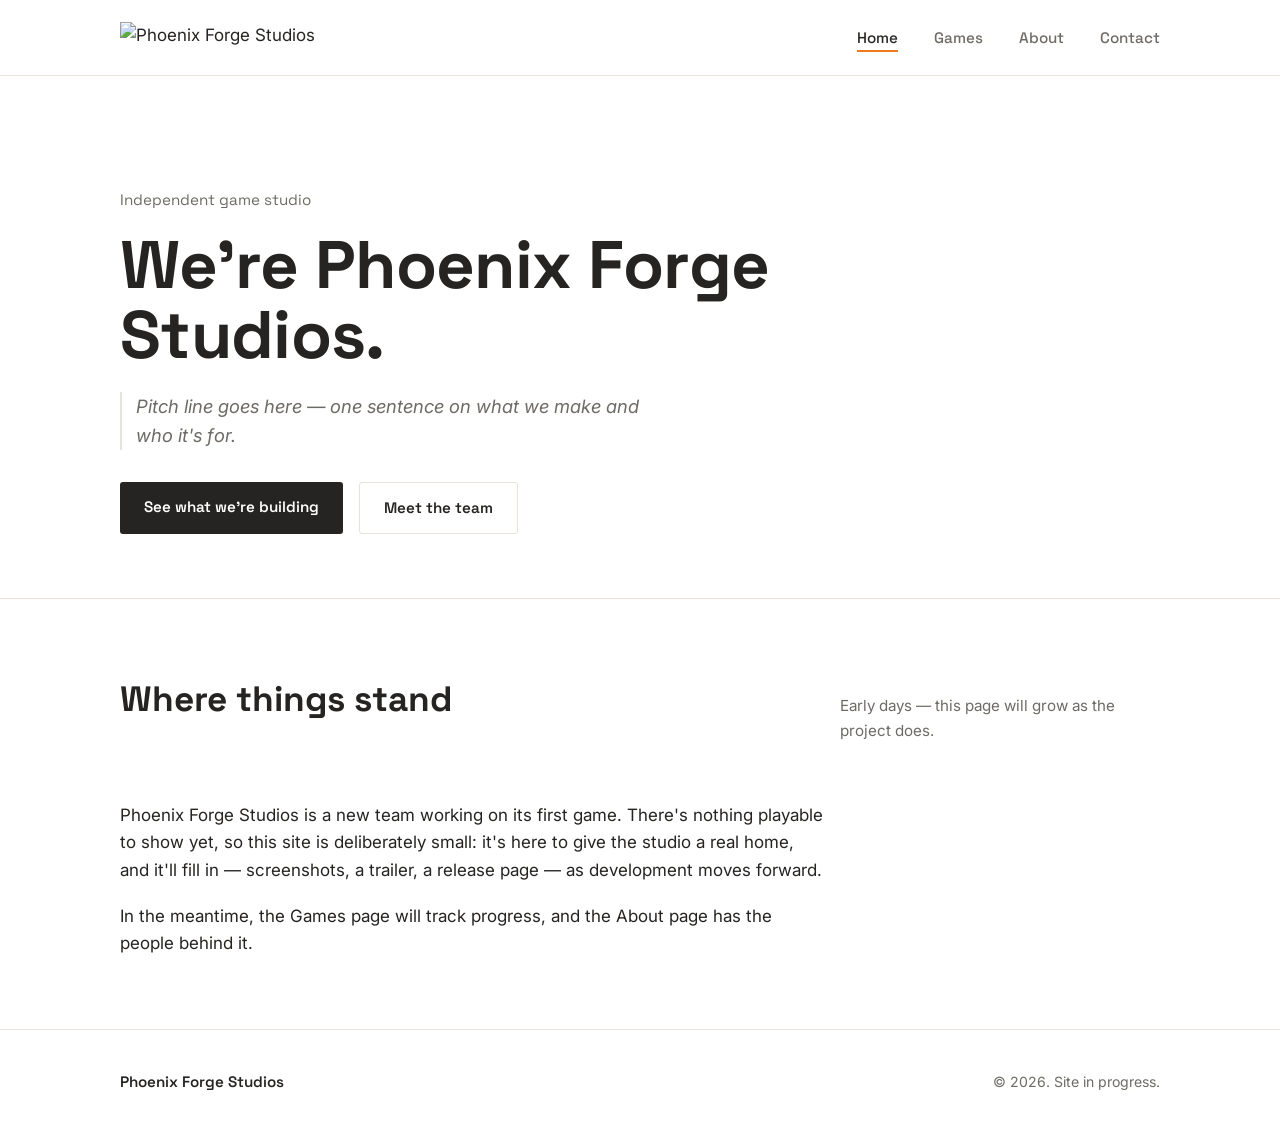
==== index.html @ 27a937a9 "Add files via upload" ====
<!DOCTYPE html>
<html lang="en">
<head>
<meta charset="UTF-8">
<meta name="viewport" content="width=device-width, initial-scale=1.0">
<title>Phoenix Forge Studios</title>
<meta name="description" content="Phoenix Forge Studios — an independent game studio.">
<link rel="icon" type="image/svg+xml" href="assets/favicon.svg">
<link rel="preconnect" href="https://fonts.googleapis.com">
<link rel="preconnect" href="https://fonts.gstatic.com" crossorigin>
<link href="https://fonts.googleapis.com/css2?family=Space+Grotesk:wght@500;600;700&family=Inter:wght@400;500&display=swap" rel="stylesheet">
<link rel="stylesheet" href="styles.css">
</head>
<body>

<header class="site-header">
  <div class="wrap">
    <a class="brand" href="index.html" aria-label="Phoenix Forge Studios home">
      <img src="assets/logo_wordmark.png" alt="Phoenix Forge Studios">
    </a>
    <nav class="primary-nav" aria-label="Primary">
      <ul>
        <li><a href="index.html" aria-current="page">Home</a></li>
        <li><a href="games.html">Games</a></li>
        <li><a href="about.html">About</a></li>
        <li><a href="contact.html">Contact</a></li>
      </ul>
    </nav>
  </div>
</header>

<main>
  <section class="hero">
    <div class="wrap">
      <p class="eyebrow">Independent game studio</p>
      <h1>We're Phoenix Forge Studios.</h1>
      <p class="lede placeholder">Pitch line goes here — one sentence on what we make and who it's for.</p>
      <div class="button-row">
        <a class="btn btn-primary" href="games.html">See what we're building</a>
        <a class="btn btn-secondary" href="about.html">Meet the team</a>
      </div>
    </div>
  </section>

  <section>
    <div class="wrap">
      <div class="section-head">
        <h2>Where things stand</h2>
        <p class="section-note">Early days — this page will grow as the project does.</p>
      </div>
      <div class="prose">
        <p>Phoenix Forge Studios is a new team working on its first game. There's nothing playable to show yet, so this site is deliberately small: it's here to give the studio a real home, and it'll fill in — screenshots, a trailer, a release page — as development moves forward.</p>
        <p>In the meantime, the <a href="games.html">Games</a> page will track progress, and the <a href="about.html">About</a> page has the people behind it.</p>
      </div>
    </div>
  </section>
</main>

<footer class="site-footer">
  <div class="wrap">
    <span class="foot-brand">Phoenix Forge Studios</span>
    <span class="foot-meta">&copy; 2026. Site in progress.</span>
  </div>
</footer>

</body>
</html>
---- styles.css ----
/* ============================================
   Phoenix Forge Studios — design tokens
   Palette sampled directly from the studio logo:
     ink:    #2B2B2B  (logo's dark text)
     orange: #FB8321  (logo gradient start)
     ember:  #C22327  (logo gradient end)
   ============================================ */

:root {
  --paper: #FFFFFF;
  --paper-soft: #FAF9F7;
  --ink: #262422;
  --ink-soft: #6E6A65;
  --line: #E7E3DC;
  --orange: #F07A1E;
  --ember: #C22327;

  --font-display: 'Space Grotesk', 'Archivo', sans-serif;
  --font-body: 'Inter', sans-serif;

  --measure: 64ch;
  --gap: clamp(1.5rem, 3vw, 3rem);
}

* { box-sizing: border-box; }

html {
  scroll-behavior: smooth;
}

@media (prefers-reduced-motion: reduce) {
  html { scroll-behavior: auto; }
  * { animation-duration: 0.01ms !important; animation-iteration-count: 1 !important; transition-duration: 0.01ms !important; }
}

body {
  margin: 0;
  background: var(--paper);
  color: var(--ink);
  font-family: var(--font-body);
  font-size: 17px;
  line-height: 1.6;
  -webkit-font-smoothing: antialiased;
}

a {
  color: inherit;
  text-decoration: none;
}

a:focus-visible,
button:focus-visible {
  outline: 2px solid var(--ember);
  outline-offset: 3px;
}

img { max-width: 100%; display: block; }

.wrap {
  max-width: 1120px;
  margin: 0 auto;
  padding: 0 clamp(1.25rem, 4vw, 2.5rem);
}

/* ---------- Header ---------- */

.site-header {
  border-bottom: 1px solid var(--line);
}

.site-header .wrap {
  display: flex;
  align-items: center;
  justify-content: space-between;
  gap: 2rem;
  padding-top: 1.4rem;
  padding-bottom: 1.4rem;
}

.brand img {
  height: 30px;
  width: auto;
}

.brand {
  display: inline-flex;
  align-items: center;
}

nav.primary-nav ul {
  list-style: none;
  display: flex;
  gap: clamp(1.25rem, 3vw, 2.25rem);
  margin: 0;
  padding: 0;
}

nav.primary-nav a {
  font-family: var(--font-display);
  font-weight: 500;
  font-size: 0.95rem;
  color: var(--ink-soft);
  padding-bottom: 3px;
  border-bottom: 2px solid transparent;
  transition: color 0.15s ease, border-color 0.15s ease;
}

nav.primary-nav a:hover {
  color: var(--ink);
}

nav.primary-nav a[aria-current="page"] {
  color: var(--ink);
  border-bottom-color: var(--orange);
}

.nav-toggle {
  display: none;
}

/* ---------- Hero ---------- */

.hero {
  padding: clamp(3.5rem, 9vw, 7rem) 0 clamp(2.5rem, 6vw, 4rem);
}

.hero .eyebrow {
  font-family: var(--font-display);
  font-size: 0.95rem;
  color: var(--ink-soft);
  margin: 0 0 1.1rem;
}

.hero h1 {
  font-family: var(--font-display);
  font-weight: 700;
  font-size: clamp(2.4rem, 6vw, 4.2rem);
  line-height: 1.05;
  letter-spacing: -0.01em;
  margin: 0 0 1.3rem;
  max-width: 16ch;
}

.hero .lede {
  font-size: 1.15rem;
  color: var(--ink-soft);
  max-width: 46ch;
  margin: 0 0 2rem;
}

.hero .lede.placeholder {
  font-style: italic;
  border-left: 2px solid var(--line);
  padding-left: 0.9rem;
}

.button-row {
  display: flex;
  gap: 1rem;
  flex-wrap: wrap;
}

.btn {
  display: inline-block;
  font-family: var(--font-display);
  font-weight: 600;
  font-size: 0.95rem;
  padding: 0.8rem 1.5rem;
  border-radius: 3px;
  transition: transform 0.15s ease, background 0.15s ease, color 0.15s ease;
}

.btn-primary {
  background: var(--ink);
  color: var(--paper);
}

.btn-primary:hover {
  background: var(--ember);
}

.btn-secondary {
  border: 1px solid var(--line);
  color: var(--ink);
}

.btn-secondary:hover {
  border-color: var(--ink);
}

/* ---------- Sections generally ---------- */

section {
  padding: clamp(2.5rem, 6vw, 4.5rem) 0;
}

section + section {
  border-top: 1px solid var(--line);
}

.section-head {
  display: flex;
  align-items: baseline;
  justify-content: space-between;
  gap: 2rem;
  margin-bottom: clamp(1.75rem, 4vw, 2.75rem);
  flex-wrap: wrap;
}

.section-head h2 {
  font-family: var(--font-display);
  font-weight: 700;
  font-size: clamp(1.6rem, 3.4vw, 2.2rem);
  margin: 0;
}

.section-head .section-note {
  color: var(--ink-soft);
  font-size: 0.95rem;
  max-width: 32ch;
}

/* ---------- Games grid / empty state ---------- */

.games-grid {
  display: grid;
  grid-template-columns: repeat(auto-fill, minmax(260px, 1fr));
  gap: var(--gap);
}

.game-card {
  border: 1px solid var(--line);
  border-radius: 4px;
  padding: 2rem 1.6rem;
  min-height: 220px;
  display: flex;
  flex-direction: column;
  justify-content: flex-end;
  position: relative;
  overflow: hidden;
}

.game-card.is-empty {
  border-style: dashed;
  color: var(--ink-soft);
  background:
    linear-gradient(135deg, rgba(240,122,30,0.05), rgba(194,35,39,0.05));
}

.game-card.is-empty .tag {
  font-family: var(--font-display);
  font-size: 0.8rem;
  color: var(--orange);
  margin-bottom: 0.6rem;
}

.game-card.is-empty h3 {
  font-family: var(--font-display);
  font-size: 1.3rem;
  margin: 0 0 0.4rem;
  color: var(--ink);
}

.game-card.is-empty p {
  margin: 0;
  font-size: 0.95rem;
}

/* ---------- Team grid ---------- */

.team-grid {
  display: grid;
  grid-template-columns: repeat(auto-fill, minmax(240px, 1fr));
  gap: var(--gap);
}

.team-card {
  border-top: 2px solid var(--ink);
  padding-top: 1rem;
}

.team-card .name {
  font-family: var(--font-display);
  font-weight: 700;
  font-size: 1.15rem;
  margin: 0 0 0.3rem;
}

.team-card .role {
  color: var(--ink-soft);
  font-size: 0.92rem;
  margin: 0;
}

.team-card .role + .role {
  margin-top: 0.15rem;
}

/* ---------- About prose ---------- */

.prose {
  max-width: var(--measure);
}

.prose p {
  margin: 0 0 1.2rem;
}

.prose p:last-child {
  margin-bottom: 0;
}

/* ---------- Contact ---------- */

.contact-grid {
  display: grid;
  grid-template-columns: 1.1fr 0.9fr;
  gap: clamp(2rem, 5vw, 4rem);
  align-items: start;
}

@media (max-width: 720px) {
  .contact-grid { grid-template-columns: 1fr; }
}

.contact-card {
  border: 1px solid var(--line);
  border-radius: 4px;
  padding: 1.75rem;
}

.contact-card .label {
  font-family: var(--font-display);
  font-size: 0.85rem;
  color: var(--ink-soft);
  margin: 0 0 0.3rem;
}

.contact-card .value {
  font-size: 1.05rem;
  margin: 0 0 1.2rem;
}

.contact-card .value:last-child {
  margin-bottom: 0;
}

.contact-card .value a {
  border-bottom: 1px solid var(--line);
}

.contact-card .value a:hover {
  border-color: var(--ink);
}

/* ---------- Footer ---------- */

.site-footer {
  border-top: 1px solid var(--line);
  padding: 2.5rem 0;
}

.site-footer .wrap {
  display: flex;
  align-items: center;
  justify-content: space-between;
  gap: 1.5rem;
  flex-wrap: wrap;
}

.site-footer .foot-brand {
  font-family: var(--font-display);
  font-weight: 600;
  font-size: 0.95rem;
}

.site-footer .foot-meta {
  color: var(--ink-soft);
  font-size: 0.88rem;
}

/* ---------- Mobile nav ---------- */

@media (max-width: 680px) {
  .site-header .wrap {
    flex-wrap: wrap;
  }

  nav.primary-nav ul {
    gap: 1.1rem;
    flex-wrap: wrap;
  }
}
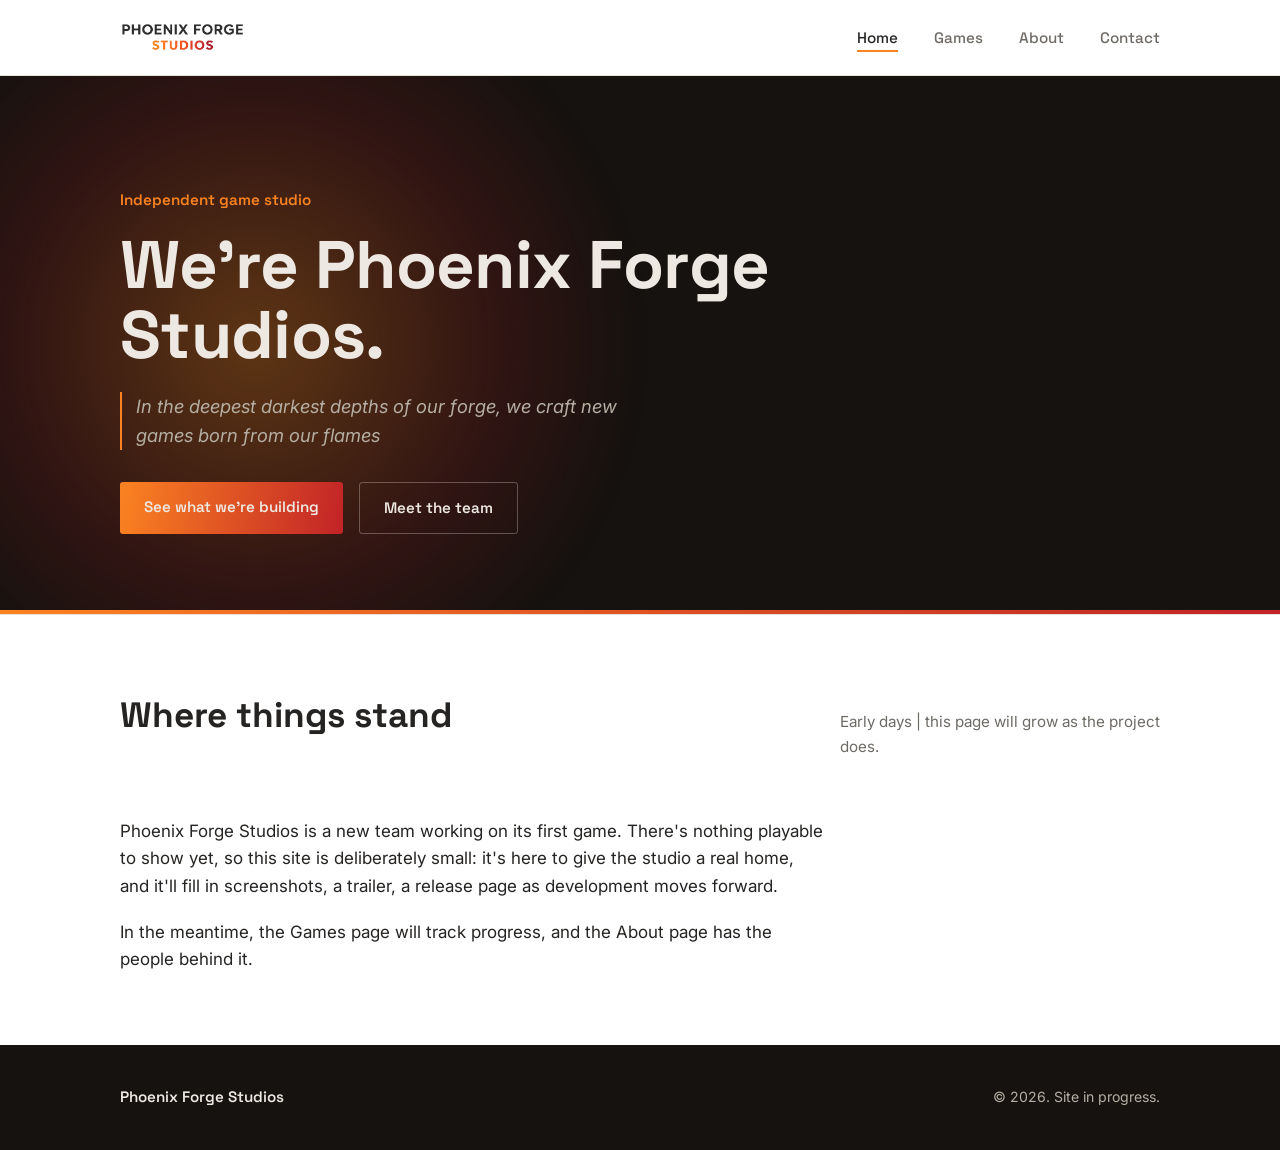
==== commit 7ddf344b: "Update pitch line and section notes in index.html" ====
--- a/index.html
+++ b/index.html
@@ -34,7 +34,7 @@
     <div class="wrap">
       <p class="eyebrow">Independent game studio</p>
       <h1>We're Phoenix Forge Studios.</h1>
-      <p class="lede placeholder">Pitch line goes here — one sentence on what we make and who it's for.</p>
+      <p class="lede placeholder">In the deepest darkest depths of our forge, we craft new games born from our flames</p>
       <div class="button-row">
         <a class="btn btn-primary" href="games.html">See what we're building</a>
         <a class="btn btn-secondary" href="about.html">Meet the team</a>
@@ -46,10 +46,10 @@
     <div class="wrap">
       <div class="section-head">
         <h2>Where things stand</h2>
-        <p class="section-note">Early days — this page will grow as the project does.</p>
+        <p class="section-note">Early days | this page will grow as the project does.</p>
       </div>
       <div class="prose">
-        <p>Phoenix Forge Studios is a new team working on its first game. There's nothing playable to show yet, so this site is deliberately small: it's here to give the studio a real home, and it'll fill in — screenshots, a trailer, a release page — as development moves forward.</p>
+        <p>Phoenix Forge Studios is a new team working on its first game. There's nothing playable to show yet, so this site is deliberately small: it's here to give the studio a real home, and it'll fill in screenshots, a trailer, a release page as development moves forward.</p>
         <p>In the meantime, the <a href="games.html">Games</a> page will track progress, and the <a href="about.html">About</a> page has the people behind it.</p>
       </div>
     </div>
--- a/styles.css
+++ b/styles.css
@@ -12,8 +12,14 @@
   --ink: #262422;
   --ink-soft: #6E6A65;
   --line: #E7E3DC;
-  --orange: #F07A1E;
+  --orange: #FB8321;
   --ember: #C22327;
+  --forge-gradient: linear-gradient(100deg, #FB8321 0%, #C22327 100%);
+
+  --char: #15120F;
+  --char-soft: #211C17;
+  --cream: #EDE8E1;
+  --cream-soft: #B5AEA3;
 
   --font-display: 'Space Grotesk', 'Archivo', sans-serif;
   --font-body: 'Inter', sans-serif;
@@ -121,13 +127,43 @@
 /* ---------- Hero ---------- */
 
 .hero {
-  padding: clamp(3.5rem, 9vw, 7rem) 0 clamp(2.5rem, 6vw, 4rem);
+  position: relative;
+  overflow: hidden;
+  background: var(--char);
+  padding: clamp(3.5rem, 9vw, 7rem) 0 clamp(3rem, 7vw, 5rem);
+}
+
+.hero::before {
+  content: "";
+  position: absolute;
+  top: -20%;
+  left: -10%;
+  width: 60%;
+  height: 140%;
+  background: radial-gradient(circle, rgba(251,131,33,0.32) 0%, rgba(194,35,39,0.16) 45%, transparent 72%);
+  filter: blur(10px);
+  pointer-events: none;
+}
+
+.hero::after {
+  content: "";
+  position: absolute;
+  bottom: 0;
+  left: 0;
+  right: 0;
+  height: 4px;
+  background: var(--forge-gradient);
+}
+
+.hero .wrap {
+  position: relative;
 }
 
 .hero .eyebrow {
   font-family: var(--font-display);
   font-size: 0.95rem;
-  color: var(--ink-soft);
+  font-weight: 600;
+  color: var(--orange);
   margin: 0 0 1.1rem;
 }
 
@@ -138,19 +174,20 @@
   line-height: 1.05;
   letter-spacing: -0.01em;
   margin: 0 0 1.3rem;
-  max-width: 16ch;
+  max-width: 18ch;
+  color: var(--cream);
 }
 
 .hero .lede {
   font-size: 1.15rem;
-  color: var(--ink-soft);
+  color: var(--cream-soft);
   max-width: 46ch;
   margin: 0 0 2rem;
 }
 
 .hero .lede.placeholder {
   font-style: italic;
-  border-left: 2px solid var(--line);
+  border-left: 2px solid var(--orange);
   padding-left: 0.9rem;
 }
 
@@ -167,25 +204,26 @@
   font-size: 0.95rem;
   padding: 0.8rem 1.5rem;
   border-radius: 3px;
-  transition: transform 0.15s ease, background 0.15s ease, color 0.15s ease;
+  transition: transform 0.15s ease, filter 0.15s ease, background 0.15s ease, color 0.15s ease;
 }
 
 .btn-primary {
-  background: var(--ink);
-  color: var(--paper);
+  background: var(--forge-gradient);
+  color: var(--cream);
 }
 
 .btn-primary:hover {
-  background: var(--ember);
+  filter: brightness(1.1);
 }
 
 .btn-secondary {
-  border: 1px solid var(--line);
-  color: var(--ink);
+  border: 1px solid rgba(237,232,225,0.3);
+  color: var(--cream);
 }
 
 .btn-secondary:hover {
-  border-color: var(--ink);
+  border-color: var(--cream);
+  background: rgba(237,232,225,0.06);
 }
 
 /* ---------- Sections generally ---------- */
@@ -241,16 +279,34 @@
 }
 
 .game-card.is-empty {
-  border-style: dashed;
+  border: 1px solid transparent;
   color: var(--ink-soft);
   background:
-    linear-gradient(135deg, rgba(240,122,30,0.05), rgba(194,35,39,0.05));
+    linear-gradient(var(--paper), var(--paper)) padding-box,
+    var(--forge-gradient) border-box;
+  background-size: 100% 100%, 100% 100%;
+}
+
+.game-card.is-empty::before {
+  content: "";
+  position: absolute;
+  inset: 0;
+  background: linear-gradient(135deg, rgba(251,131,33,0.06), rgba(194,35,39,0.06));
+  z-index: 0;
+}
+
+.game-card.is-empty .tag,
+.game-card.is-empty h3,
+.game-card.is-empty p {
+  position: relative;
+  z-index: 1;
 }
 
 .game-card.is-empty .tag {
   font-family: var(--font-display);
   font-size: 0.8rem;
-  color: var(--orange);
+  font-weight: 600;
+  color: var(--ember);
   margin-bottom: 0.6rem;
 }
 
@@ -275,7 +331,8 @@
 }
 
 .team-card {
-  border-top: 2px solid var(--ink);
+  border-top: 3px solid transparent;
+  border-image: var(--forge-gradient) 1;
   padding-top: 1rem;
 }
 
@@ -356,7 +413,7 @@
 /* ---------- Footer ---------- */
 
 .site-footer {
-  border-top: 1px solid var(--line);
+  background: var(--char);
   padding: 2.5rem 0;
 }
 
@@ -372,10 +429,11 @@
   font-family: var(--font-display);
   font-weight: 600;
   font-size: 0.95rem;
+  color: var(--cream);
 }
 
 .site-footer .foot-meta {
-  color: var(--ink-soft);
+  color: var(--cream-soft);
   font-size: 0.88rem;
 }
 
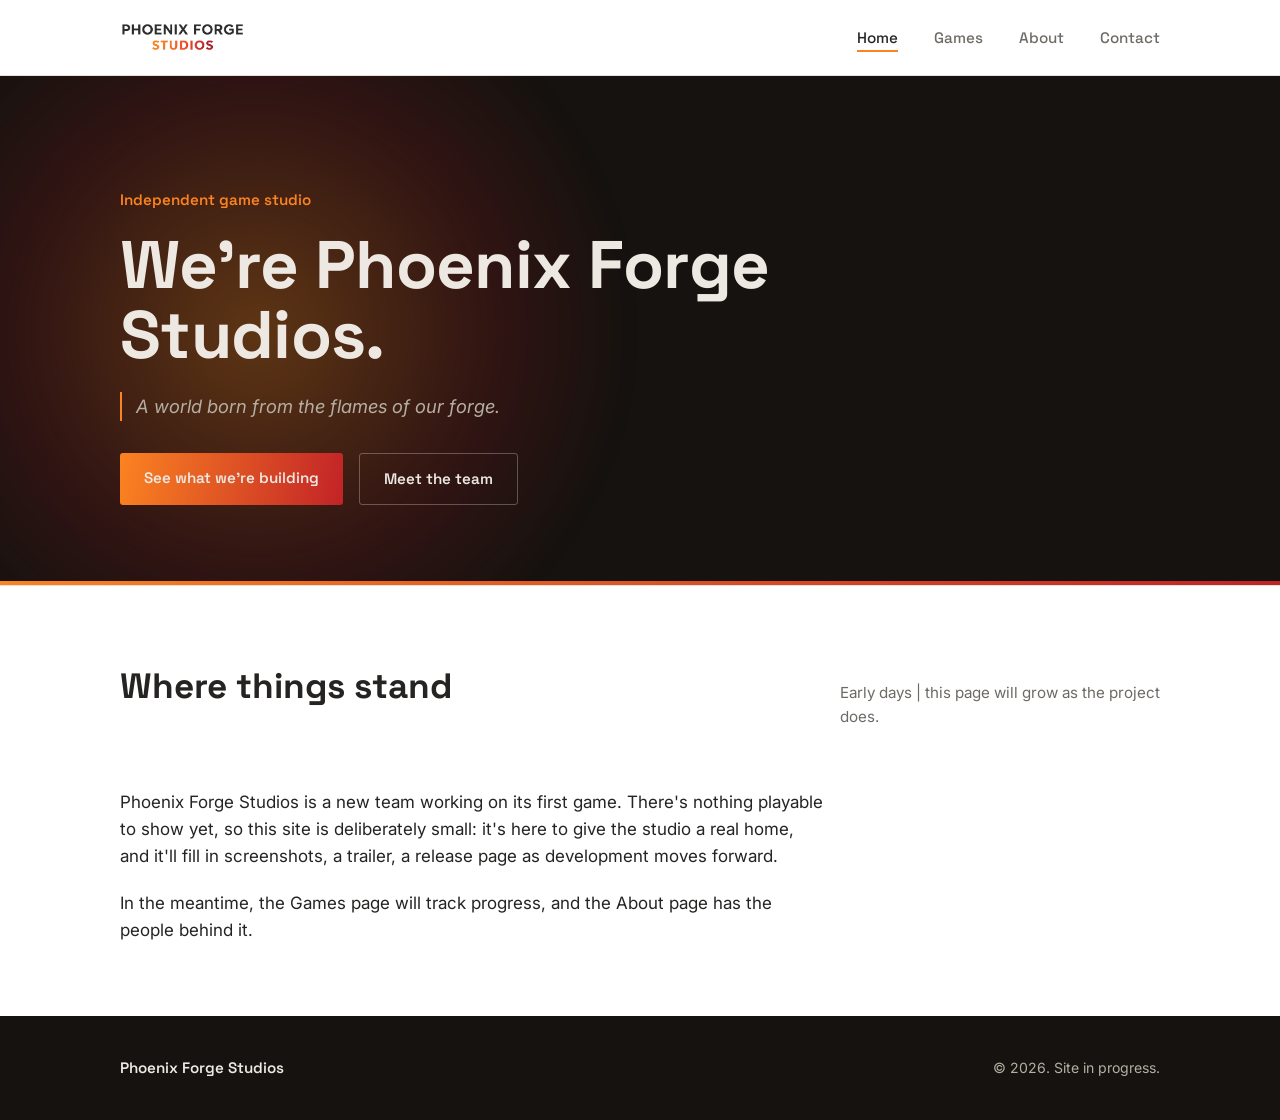
==== commit 87516fcc: "Update lede text in index.html" ====
--- a/index.html
+++ b/index.html
@@ -34,7 +34,7 @@
     <div class="wrap">
       <p class="eyebrow">Independent game studio</p>
       <h1>We're Phoenix Forge Studios.</h1>
-      <p class="lede placeholder">In the deepest darkest depths of our forge, we craft new games born from our flames</p>
+      <p class="lede placeholder">A world born from the flames of our forge.</p>
       <div class="button-row">
         <a class="btn btn-primary" href="games.html">See what we're building</a>
         <a class="btn btn-secondary" href="about.html">Meet the team</a>
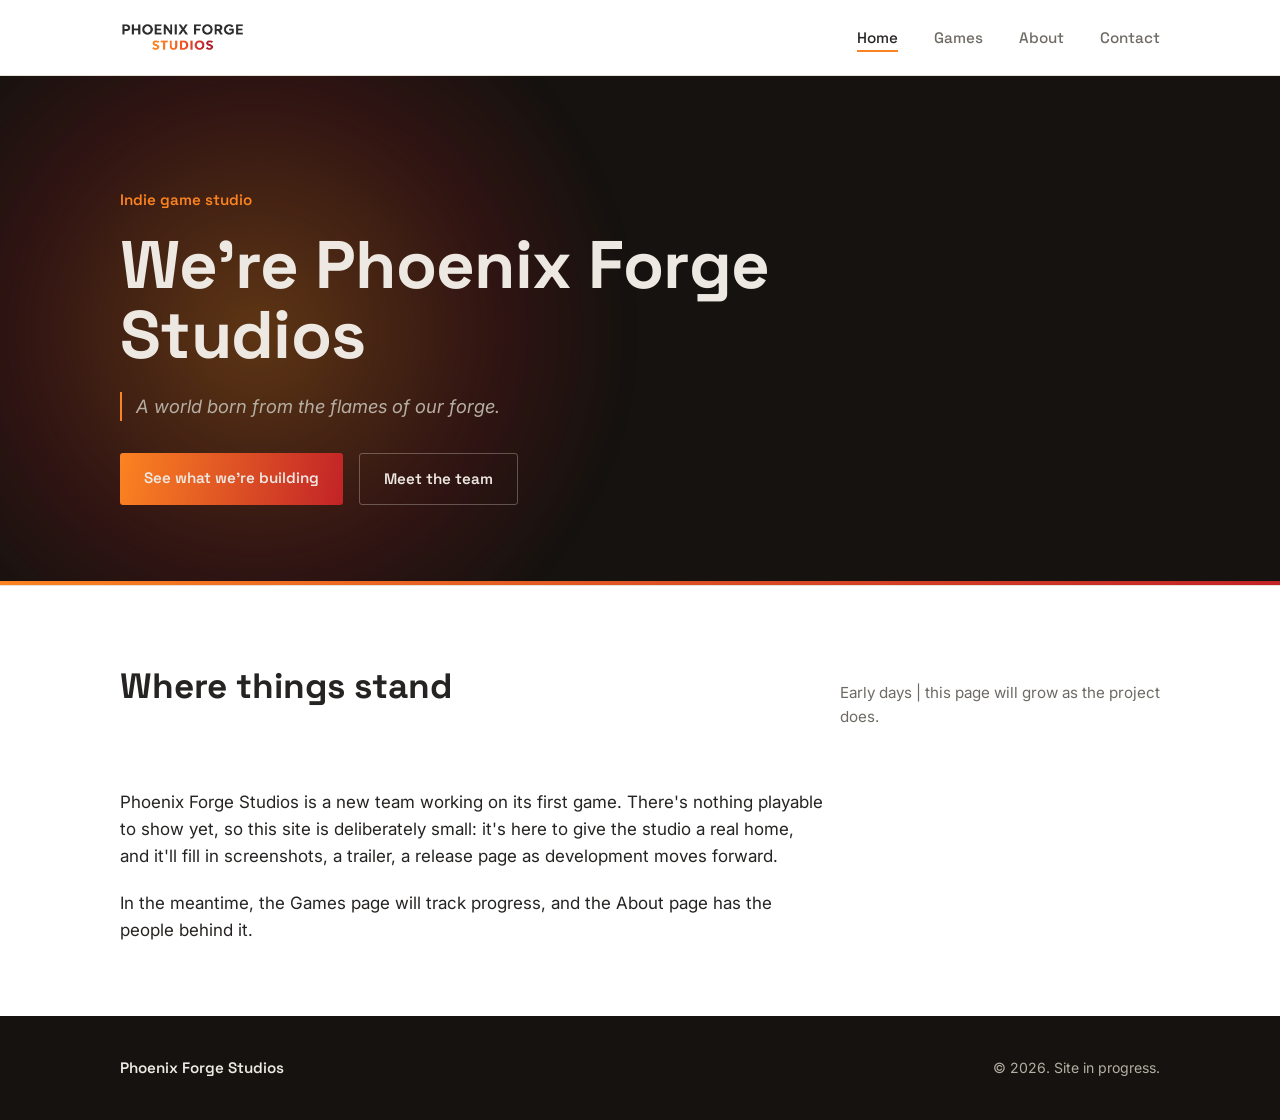
==== commit 32f926eb: "Update studio description in index.html" ====
--- a/index.html
+++ b/index.html
@@ -32,8 +32,8 @@
 <main>
   <section class="hero">
     <div class="wrap">
-      <p class="eyebrow">Independent game studio</p>
-      <h1>We're Phoenix Forge Studios.</h1>
+      <p class="eyebrow">Indie game studio</p>
+      <h1>We're Phoenix Forge Studios</h1>
       <p class="lede placeholder">A world born from the flames of our forge.</p>
       <div class="button-row">
         <a class="btn btn-primary" href="games.html">See what we're building</a>
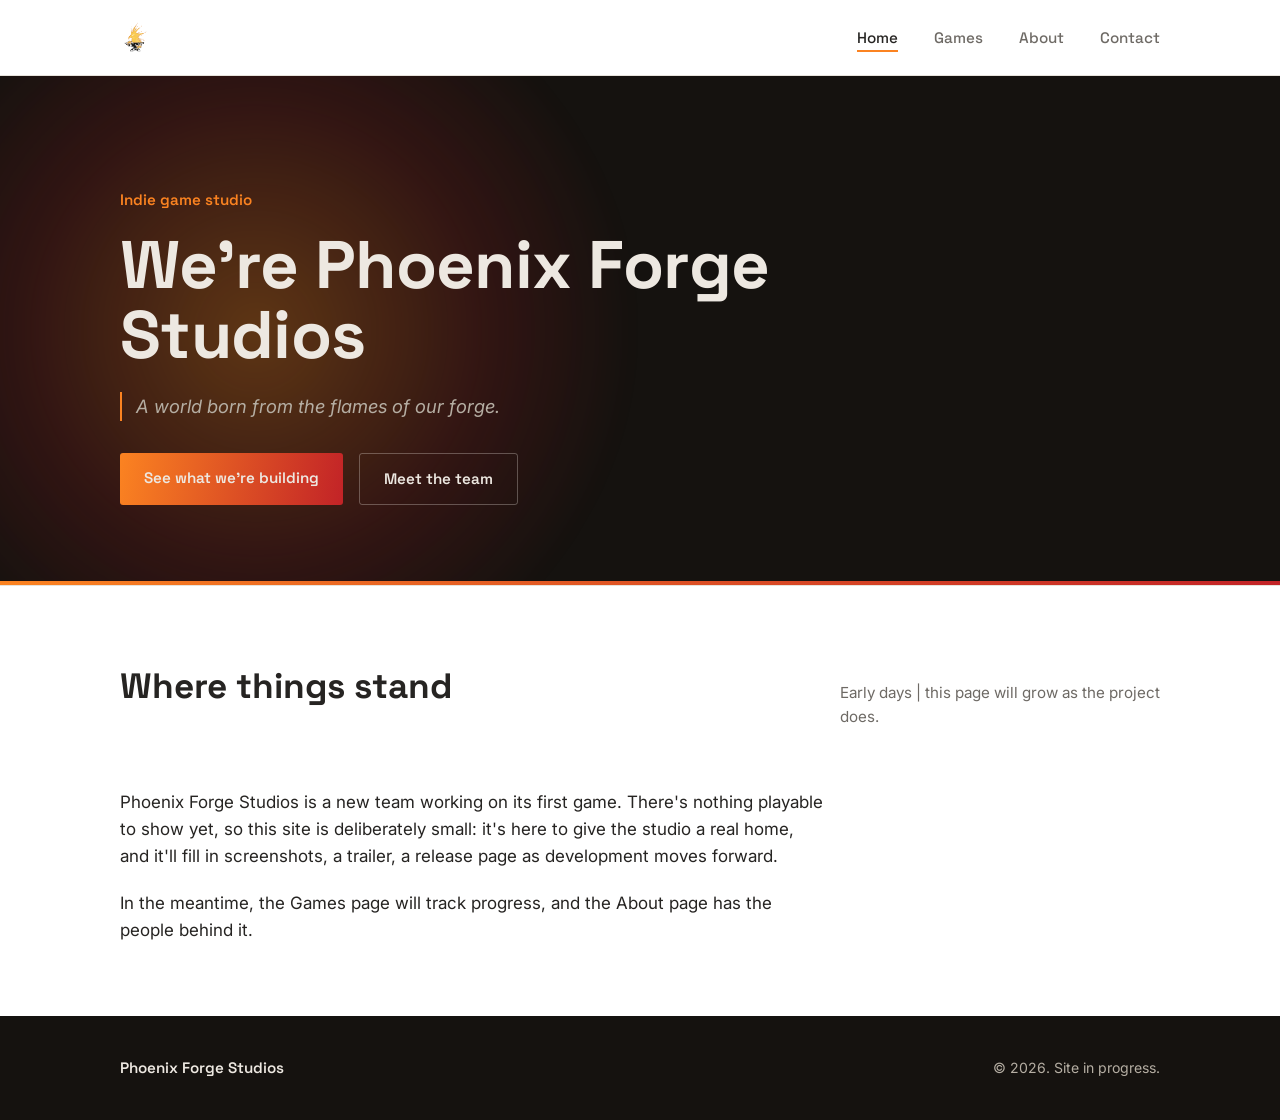
==== commit 2a3a93b0: "Update logo image source in index.html" ====
--- a/index.html
+++ b/index.html
@@ -16,7 +16,7 @@
 <header class="site-header">
   <div class="wrap">
     <a class="brand" href="index.html" aria-label="Phoenix Forge Studios home">
-      <img src="assets/logo_wordmark.png" alt="Phoenix Forge Studios">
+      <img src="assets/Phoenix_logo.png" alt="Phoenix Forge Studios">
     </a>
     <nav class="primary-nav" aria-label="Primary">
       <ul>
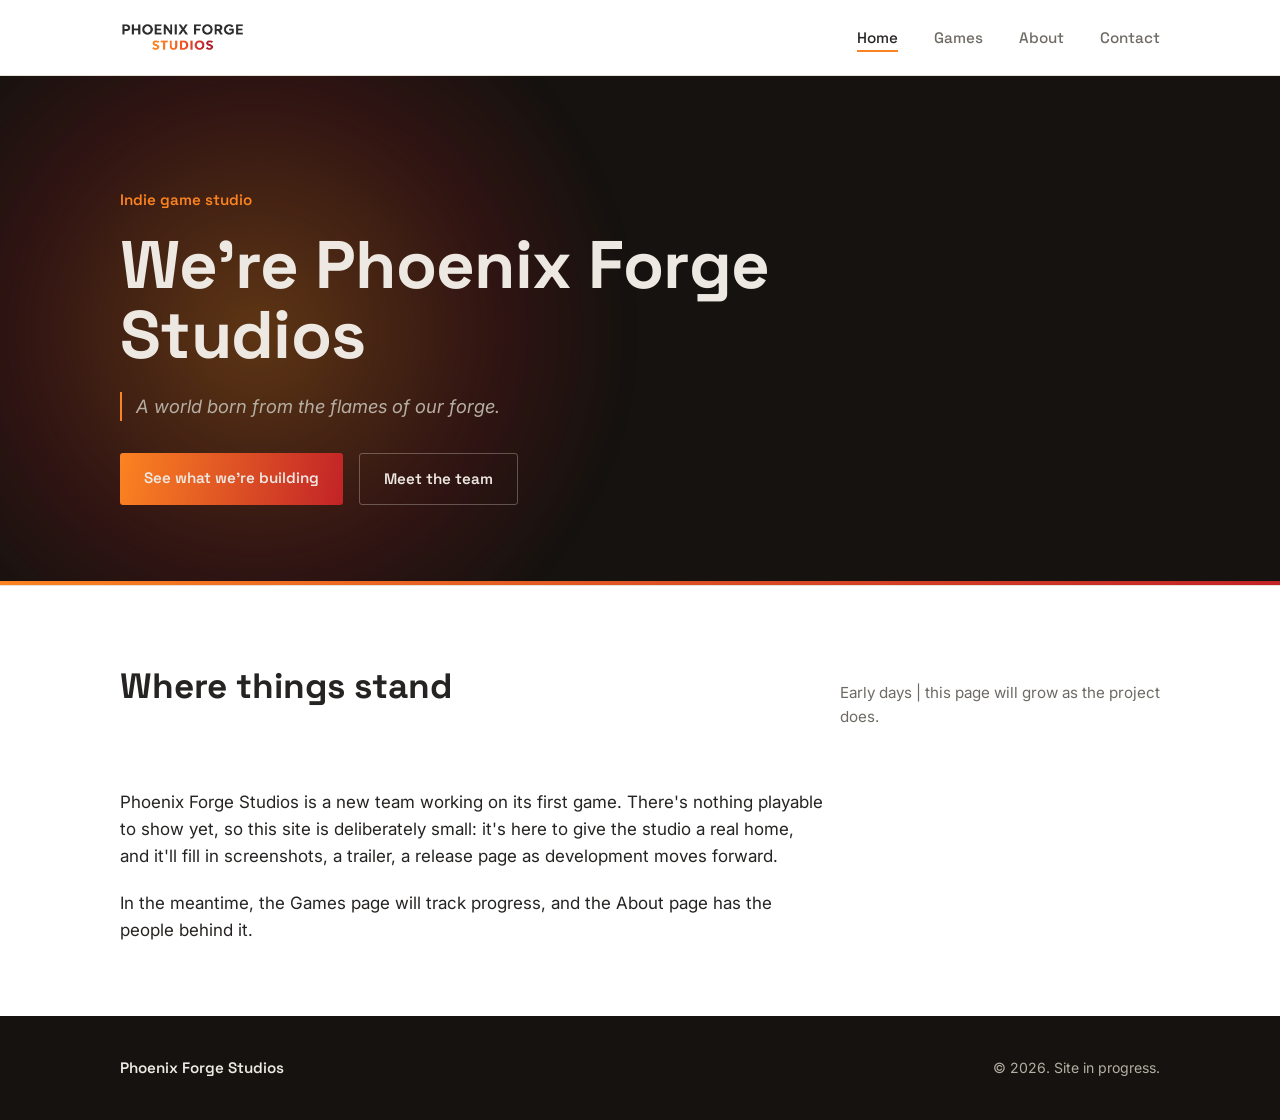
==== commit 15c21b3d: "Revert "Update logo image source in index.html" This reverts commit 2a3a93b01166b7b12b613216d71f9605" ====
--- a/index.html
+++ b/index.html
@@ -16,7 +16,7 @@
 <header class="site-header">
   <div class="wrap">
     <a class="brand" href="index.html" aria-label="Phoenix Forge Studios home">
-      <img src="assets/Phoenix_logo.png" alt="Phoenix Forge Studios">
+      <img src="assets/logo_wordmark.png" alt="Phoenix Forge Studios">
     </a>
     <nav class="primary-nav" aria-label="Primary">
       <ul>
